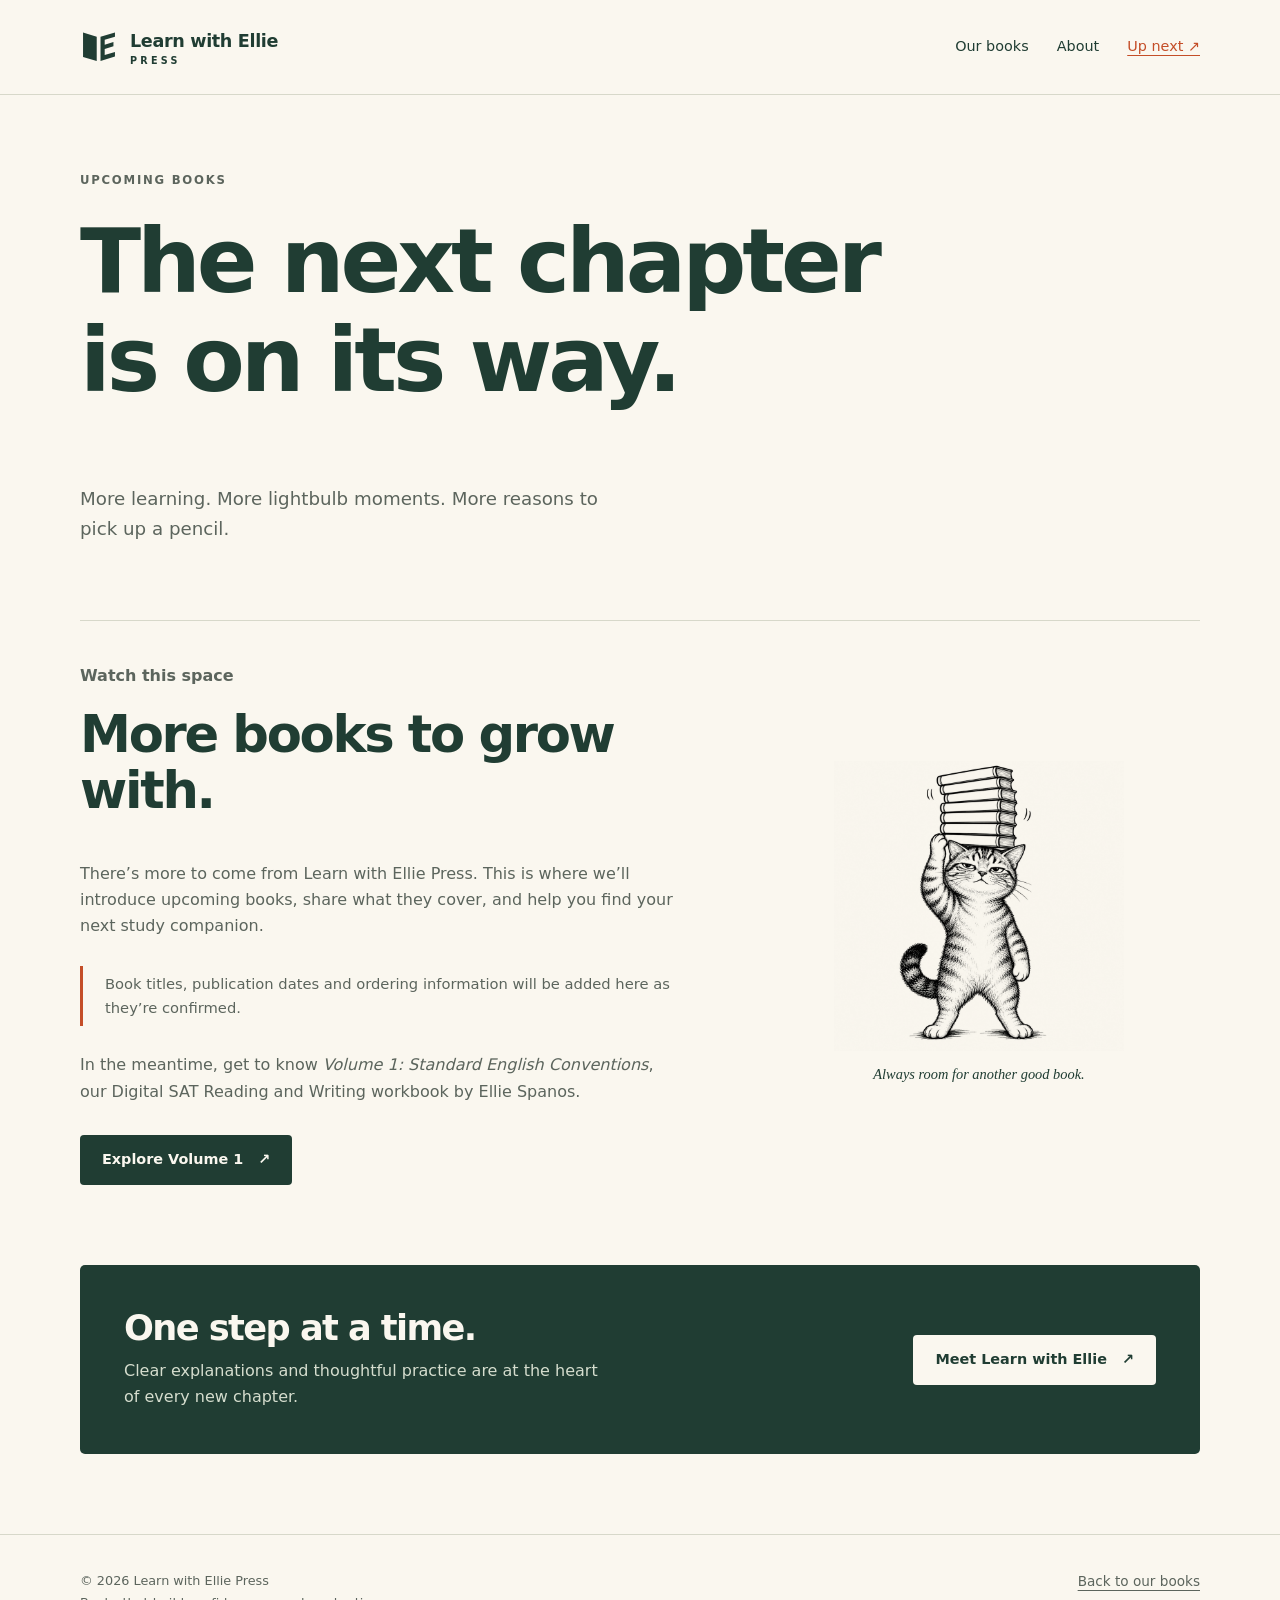
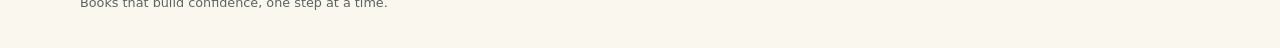
==== next/index.html @ eea7a8ec "Launch Learn with Ellie Press book website" ====
<!doctype html>
<html lang="en"><head><meta charset="utf-8"><meta name="viewport" content="width=device-width, initial-scale=1"><title>Upcoming books — Learn with Ellie Press</title><meta name="description" content="See what's coming next from Learn with Ellie Press. Upcoming book announcements and publication details will appear here."><link rel="canonical" href="https://learnwithellie.spnss.com/next/"><meta property="og:title" content="Upcoming books — Learn with Ellie Press"><meta property="og:description" content="The next chapter is on its way. Follow upcoming books from Learn with Ellie Press."><meta property="og:type" content="website"><meta property="og:url" content="https://learnwithellie.spnss.com/next/"><link rel="icon" type="image/svg+xml" href="/assets/mark.svg"><link rel="stylesheet" href="/assets/site.css"></head>
<body><a class="skip" href="#main">Skip to content</a><header class="header"><div class="wrap header-inner"><a class="brand" href="/" aria-label="Learn with Ellie Press home"><img src="/assets/mark.svg" alt="" width="38" height="38"><span>Learn with Ellie<small>Press</small></span></a><nav aria-label="Main navigation"><a href="/#books">Our books</a><a href="/#about">About</a><a href="/next" aria-current="page">Up next ↗</a></nav></div></header>
<main id="main" class="wrap"><section class="next-hero"><p class="eyebrow">Upcoming books</p><h1>The next chapter<br>is on its way.</h1><p class="lead">More learning. More lightbulb moments. More reasons to pick up a pencil.</p></section><section class="next-grid" aria-labelledby="coming-title"><div class="next-copy"><p class="coming">Watch this space</p><h2 id="coming-title">More books to grow with.</h2><p>There’s more to come from Learn with Ellie Press. This is where we’ll introduce upcoming books, share what they cover, and help you find your next study companion.</p><p class="callout">Book titles, publication dates and ordering information will be added here as they’re confirmed.</p><p>In the meantime, get to know <em>Volume 1: Standard English Conventions</em>, our Digital SAT Reading and Writing workbook by Ellie Spanos.</p><div class="actions"><a class="button" href="/#books">Explore Volume 1 <span aria-hidden="true">↗</span></a></div></div><figure><img src="/assets/review-tabby.png" alt="A tabby cat balancing a stack of books" width="1254" height="1254"><figcaption>Always room for another good book.</figcaption></figure></section><section class="section"><div class="next-banner"><div><h2>One step at a time.</h2><p>Clear explanations and thoughtful practice are at the heart of every new chapter.</p></div><a class="button" href="/#about">Meet Learn with Ellie <span aria-hidden="true">↗</span></a></div></section></main><footer class="footer"><div class="wrap footer-inner"><div><p>© 2026 Learn with Ellie Press</p><p>Books that build confidence, one step at a time.</p></div><a href="/">Back to our books</a></div></footer></body></html>
---- assets/site.css ----
:root{--paper:#faf7ef;--ink:#203d33;--muted:#5c655d;--line:#d7d8ca;--accent:#c44e28;--soft:#eeeddf;--white:#fffdf8;--max:1120px}
*{box-sizing:border-box}html{scroll-behavior:smooth;scroll-padding-top:24px}body{margin:0;background:var(--paper);color:var(--ink);font-family:system-ui,-apple-system,BlinkMacSystemFont,"Segoe UI",sans-serif;line-height:1.65}a{color:inherit;text-underline-offset:4px}img{max-width:100%;height:auto;display:block}h1,h2,h3,p{margin-top:0}h1,h2,h3{line-height:1.1;letter-spacing:-.045em}h1{font-size:clamp(3rem,7vw,6.1rem);font-weight:650;max-width:850px}h2{font-size:clamp(2.1rem,4vw,3.5rem);font-weight:600}h3{font-size:1.55rem;line-height:1.25}p{max-width:65ch}a:focus-visible{outline:3px solid var(--accent);outline-offset:6px}.wrap{width:min(var(--max),calc(100% - 64px));margin-inline:auto}.skip{position:absolute;left:20px;top:-80px;background:var(--ink);color:white;padding:12px;z-index:2}.skip:focus{top:12px}.header{border-bottom:1px solid var(--line)}.header-inner{display:flex;justify-content:space-between;align-items:center;gap:24px;min-height:94px}.brand{display:flex;align-items:center;gap:12px;text-decoration:none;font-size:1.1rem;font-weight:750;letter-spacing:-.02em;white-space:nowrap}.brand img{width:38px}.brand small{display:block;font-size:.6rem;letter-spacing:.34em;font-weight:650;line-height:1.1;text-transform:uppercase}nav{display:flex;gap:28px;font-size:.9rem}nav a{text-decoration:none}nav a:hover,nav a[aria-current=page]{text-decoration:underline;color:var(--accent)}.eyebrow{text-transform:uppercase;letter-spacing:.15em;font-size:.73rem;font-weight:750;margin-bottom:22px;color:var(--muted)}.hero{padding:76px 0 74px;display:grid;grid-template-columns:1.4fr .7fr;gap:64px;align-items:center}.hero h1 em{font-family:Georgia,serif;font-weight:400;color:var(--accent)}.lead{font-size:1.14rem;max-width:48ch;color:var(--muted)}.actions{display:flex;flex-wrap:wrap;align-items:center;gap:22px;margin-top:30px}.button{display:inline-flex;align-items:center;justify-content:center;gap:15px;padding:13px 22px;background:var(--ink);color:var(--paper);text-decoration:none;border-radius:4px;font-size:.9rem;font-weight:650;transition:background .15s}.button:hover{background:#365a4b}.text-link{font-size:.9rem;font-weight:600}.hero-art{margin:0;text-align:center;position:relative}.hero-art img{width:100%;mix-blend-mode:multiply}.hero-art figcaption{font-family:Georgia,serif;font-style:italic;font-size:.95rem;color:var(--muted);margin-top:8px}.strip{border-block:1px solid var(--line);display:flex;justify-content:space-between;gap:24px;padding:18px 0;font-size:.78rem;letter-spacing:.07em;text-transform:uppercase;font-weight:650}.section{padding-block:80px}.section-top{display:flex;align-items:baseline;justify-content:space-between;gap:24px}.badge{border:1px solid var(--line);border-radius:99px;padding:5px 12px;font-size:.73rem;letter-spacing:.06em;white-space:nowrap}.book{display:grid;grid-template-columns:.78fr 1.25fr;gap:70px;align-items:center;margin-top:35px}.book-art{background:var(--soft);padding:40px 52px;border-radius:5px}.book-cover{position:relative;background:var(--ink);color:var(--paper);padding:30px 28px 24px;box-shadow:10px 12px 0 #c5cbbb;aspect-ratio:.77;border-left:8px solid #304f40;display:flex;flex-direction:column;justify-content:space-between}.book-cover .volume{font-size:.65rem;letter-spacing:.2em;text-transform:uppercase}.book-cover h3{font-size:clamp(1.45rem,2.8vw,2.15rem);line-height:1.05;margin:20px 0 8px;font-weight:650}.book-cover p{font-size:.75rem;line-height:1.4;margin:0;color:#e3e7d8}.book-cover .cover-rule{height:3px;width:38px;background:#dd855e;margin:18px 0}.book-cover .author{font-size:.74rem;margin-top:26px}.book-cover .press{font-size:.58rem;text-transform:uppercase;letter-spacing:.17em;margin-top:18px}.book-copy h2{font-size:clamp(2rem,3.4vw,3rem);margin-bottom:16px}.book-copy .subtitle{font-weight:600;font-size:.88rem;color:var(--accent);margin-bottom:20px}.book-copy p{color:var(--muted)}.book-details{display:flex;gap:16px;flex-wrap:wrap;font-size:.76rem;margin:24px 0;border-block:1px solid var(--line);padding-block:13px}.book-details span+span{border-left:1px solid var(--line);padding-left:16px}.note{font-size:.82rem}.approach{background:var(--soft);border-block:1px solid var(--line)}.three{display:grid;grid-template-columns:repeat(3,1fr);gap:42px;margin-top:38px}.step{font-size:.78rem;color:var(--accent);letter-spacing:.08em;margin-bottom:16px}.three h3{font-size:1.4rem}.three p{font-size:.94rem;color:var(--muted)}.topics{display:grid;grid-template-columns:1fr 1fr;gap:0 50px;list-style:none;padding:0;margin:28px 0 0;counter-reset:topics}.topics li{counter-increment:topics;border-bottom:1px solid var(--line);padding:16px 0;display:flex;gap:15px;font-size:.92rem}.topics li:before{content:counter(topics,decimal-leading-zero);color:var(--accent);font-size:.75rem;min-width:23px;padding-top:3px}.about{display:grid;grid-template-columns:.65fr 1.35fr;gap:60px;border-top:1px solid var(--line)}.about p{color:var(--muted)}.next-banner{background:var(--ink);color:var(--paper);padding:44px;border-radius:5px;display:flex;align-items:center;justify-content:space-between;gap:40px}.next-banner h2{font-size:2.2rem;margin-bottom:10px}.next-banner p{color:#d5ddce;margin:0;max-width:47ch}.next-banner .button{background:var(--paper);color:var(--ink);white-space:nowrap}.footer{padding:35px 0;border-top:1px solid var(--line)}.footer-inner{display:flex;justify-content:space-between;gap:30px;font-size:.8rem;color:var(--muted)}.footer p{margin:0}.footer a{font-size:.85rem}.next-hero{padding:76px 0 58px}.next-hero h1{max-width:850px}.next-grid{display:grid;grid-template-columns:1.15fr .85fr;gap:80px;align-items:center;border-top:1px solid var(--line);padding-top:42px}.next-grid figure{margin:0}.next-grid img{mix-blend-mode:multiply;max-width:290px;margin-inline:auto}.next-grid figcaption{text-align:center;font-family:Georgia,serif;font-style:italic;margin-top:12px;font-size:.9rem}.coming{font-size:1rem;color:var(--accent);font-weight:600}.next-copy p{color:var(--muted)}.callout{border-left:3px solid var(--accent);padding:6px 0 6px 22px;margin:26px 0;font-size:.92rem}.page-404{padding:100px 0;min-height:65vh}.page-404 h1{font-size:4rem}
@media(max-width:800px){.wrap{width:calc(100% - 40px)}.hero{gap:28px;grid-template-columns:1.4fr .7fr;padding-block:50px}h1{font-size:3.4rem}.book{gap:35px}.book-art{padding:30px}.three{gap:24px}.about{gap:30px}.next-grid{gap:35px}.next-banner{padding:30px}}
@media(max-width:580px){.header-inner{min-height:82px;gap:12px;flex-wrap:wrap;padding-block:15px}.brand{font-size:1rem}.brand img{width:30px}nav{gap:18px;font-size:.8rem}.hero{grid-template-columns:1fr;gap:20px;padding:44px 0}h1{font-size:3.3rem}.hero-art{width:230px;margin:0 auto}.lead{font-size:1.05rem}.strip{flex-wrap:wrap;gap:10px;font-size:.66rem;justify-content:center}.section{padding-block:50px}.section-top{display:block}.section-top .badge{display:inline-block;margin-bottom:16px}.book{grid-template-columns:1fr;gap:36px;margin-top:20px}.book-art{max-width:330px;width:100%;margin-inline:auto;padding:35px 45px}.book-cover h3{font-size:1.85rem}.three,.topics,.about,.next-grid{grid-template-columns:1fr}.three{gap:20px}.topics{gap:0}.about{gap:15px}.next-banner{display:block;padding:28px}.next-banner .button{margin-top:23px}.footer-inner{flex-direction:column;gap:16px}.next-hero{padding-block:46px}.next-grid{gap:30px}.next-grid figure{order:-1}.next-grid img{width:210px}}
@media(prefers-reduced-motion:reduce){html{scroll-behavior:auto}.button{transition:none}}
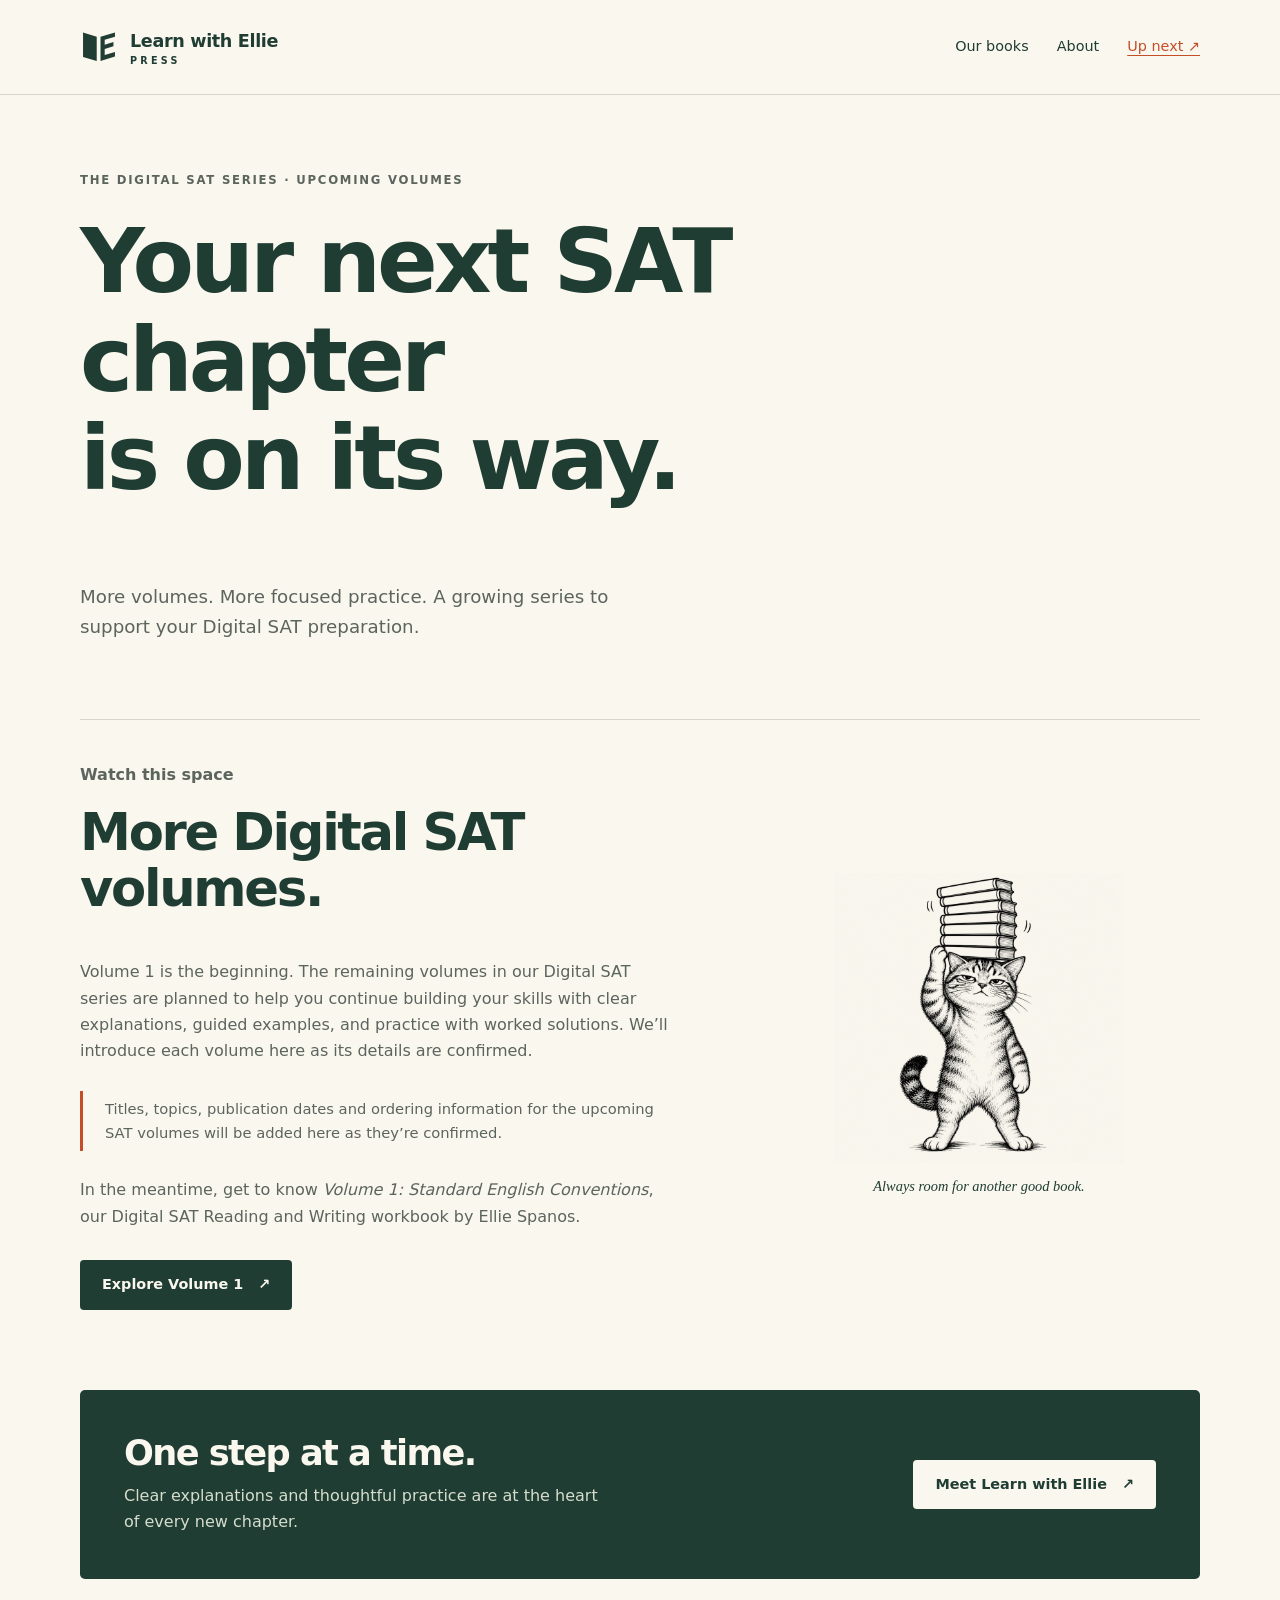
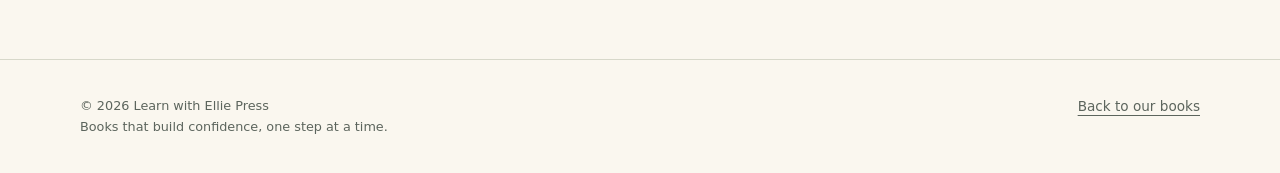
==== commit ea5d5625: "Introduce the upcoming Digital SAT volumes" ====
--- a/next/index.html
+++ b/next/index.html
@@ -1,4 +1,4 @@
 <!doctype html>
-<html lang="en"><head><meta charset="utf-8"><meta name="viewport" content="width=device-width, initial-scale=1"><title>Upcoming books — Learn with Ellie Press</title><meta name="description" content="See what's coming next from Learn with Ellie Press. Upcoming book announcements and publication details will appear here."><link rel="canonical" href="https://learnwithellie.spnss.com/next/"><meta property="og:title" content="Upcoming books — Learn with Ellie Press"><meta property="og:description" content="The next chapter is on its way. Follow upcoming books from Learn with Ellie Press."><meta property="og:type" content="website"><meta property="og:url" content="https://learnwithellie.spnss.com/next/"><link rel="icon" type="image/svg+xml" href="/assets/mark.svg"><link rel="stylesheet" href="/assets/site.css"></head>
+<html lang="en"><head><meta charset="utf-8"><meta name="viewport" content="width=device-width, initial-scale=1"><title>Upcoming Digital SAT volumes — Learn with Ellie Press</title><meta name="description" content="Explore the upcoming volumes in the Learn with Ellie Press Digital SAT series. Titles and publication details will appear here as they are confirmed."><link rel="canonical" href="https://learnwithellie.spnss.com/next/"><meta property="og:title" content="Upcoming Digital SAT volumes — Learn with Ellie Press"><meta property="og:description" content="More Digital SAT volumes are on the way from Learn with Ellie Press."><meta property="og:type" content="website"><meta property="og:url" content="https://learnwithellie.spnss.com/next/"><link rel="icon" type="image/svg+xml" href="/assets/mark.svg"><link rel="stylesheet" href="/assets/site.css"></head>
 <body><a class="skip" href="#main">Skip to content</a><header class="header"><div class="wrap header-inner"><a class="brand" href="/" aria-label="Learn with Ellie Press home"><img src="/assets/mark.svg" alt="" width="38" height="38"><span>Learn with Ellie<small>Press</small></span></a><nav aria-label="Main navigation"><a href="/#books">Our books</a><a href="/#about">About</a><a href="/next" aria-current="page">Up next ↗</a></nav></div></header>
-<main id="main" class="wrap"><section class="next-hero"><p class="eyebrow">Upcoming books</p><h1>The next chapter<br>is on its way.</h1><p class="lead">More learning. More lightbulb moments. More reasons to pick up a pencil.</p></section><section class="next-grid" aria-labelledby="coming-title"><div class="next-copy"><p class="coming">Watch this space</p><h2 id="coming-title">More books to grow with.</h2><p>There’s more to come from Learn with Ellie Press. This is where we’ll introduce upcoming books, share what they cover, and help you find your next study companion.</p><p class="callout">Book titles, publication dates and ordering information will be added here as they’re confirmed.</p><p>In the meantime, get to know <em>Volume 1: Standard English Conventions</em>, our Digital SAT Reading and Writing workbook by Ellie Spanos.</p><div class="actions"><a class="button" href="/#books">Explore Volume 1 <span aria-hidden="true">↗</span></a></div></div><figure><img src="/assets/review-tabby.png" alt="A tabby cat balancing a stack of books" width="1254" height="1254"><figcaption>Always room for another good book.</figcaption></figure></section><section class="section"><div class="next-banner"><div><h2>One step at a time.</h2><p>Clear explanations and thoughtful practice are at the heart of every new chapter.</p></div><a class="button" href="/#about">Meet Learn with Ellie <span aria-hidden="true">↗</span></a></div></section></main><footer class="footer"><div class="wrap footer-inner"><div><p>© 2026 Learn with Ellie Press</p><p>Books that build confidence, one step at a time.</p></div><a href="/">Back to our books</a></div></footer></body></html>
+<main id="main" class="wrap"><section class="next-hero"><p class="eyebrow">The Digital SAT series · Upcoming volumes</p><h1>Your next SAT chapter<br>is on its way.</h1><p class="lead">More volumes. More focused practice. A growing series to support your Digital SAT preparation.</p></section><section class="next-grid" aria-labelledby="coming-title"><div class="next-copy"><p class="coming">Watch this space</p><h2 id="coming-title">More Digital SAT volumes.</h2><p>Volume 1 is the beginning. The remaining volumes in our Digital SAT series are planned to help you continue building your skills with clear explanations, guided examples, and practice with worked solutions. We’ll introduce each volume here as its details are confirmed.</p><p class="callout">Titles, topics, publication dates and ordering information for the upcoming SAT volumes will be added here as they’re confirmed.</p><p>In the meantime, get to know <em>Volume 1: Standard English Conventions</em>, our Digital SAT Reading and Writing workbook by Ellie Spanos.</p><div class="actions"><a class="button" href="/#books">Explore Volume 1 <span aria-hidden="true">↗</span></a></div></div><figure><img src="/assets/review-tabby.png" alt="A tabby cat balancing a stack of books" width="1254" height="1254"><figcaption>Always room for another good book.</figcaption></figure></section><section class="section"><div class="next-banner"><div><h2>One step at a time.</h2><p>Clear explanations and thoughtful practice are at the heart of every new chapter.</p></div><a class="button" href="/#about">Meet Learn with Ellie <span aria-hidden="true">↗</span></a></div></section></main><footer class="footer"><div class="wrap footer-inner"><div><p>© 2026 Learn with Ellie Press</p><p>Books that build confidence, one step at a time.</p></div><a href="/">Back to our books</a></div></footer></body></html>
